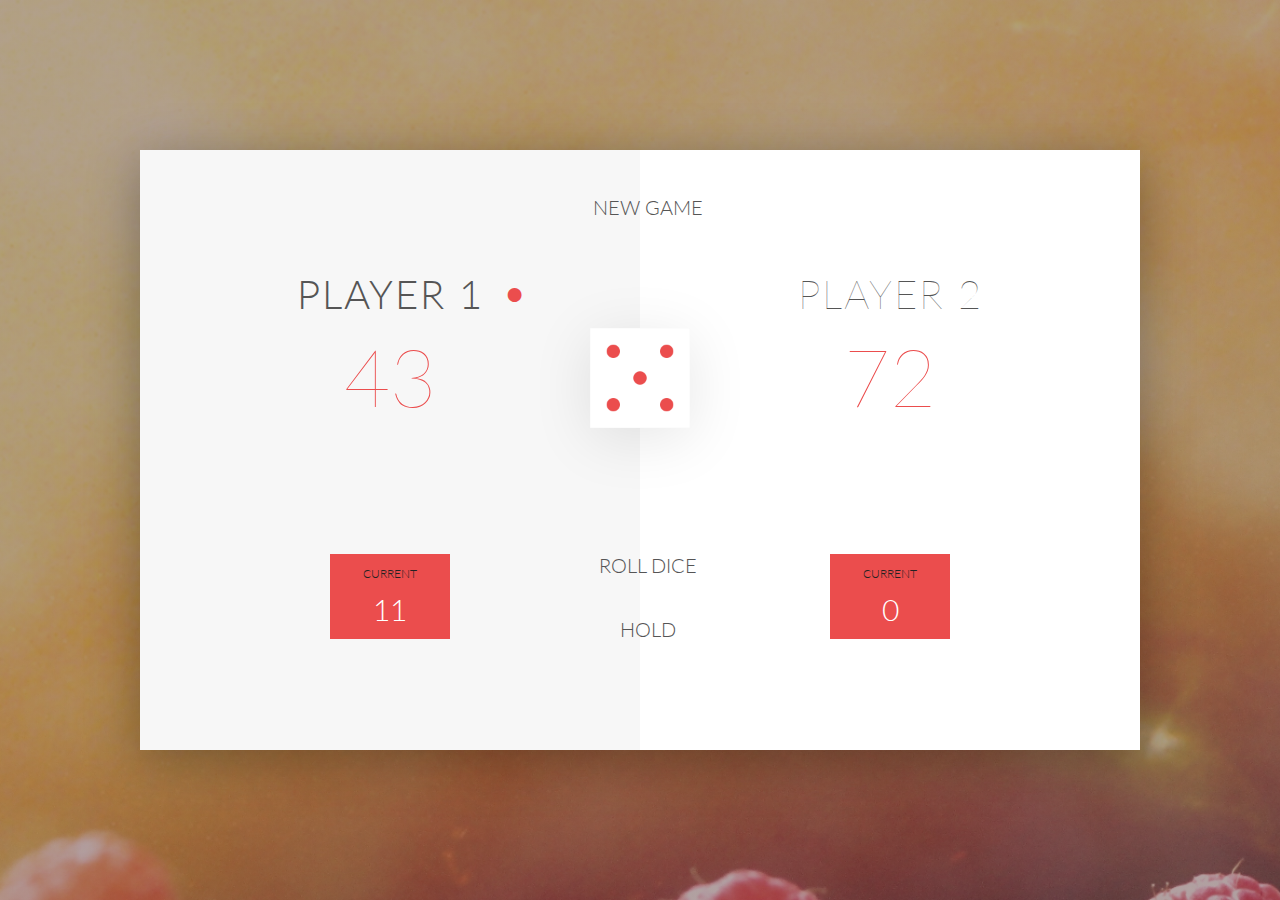
==== 4-DOM-pig-game/starter/index.html @ 7c168f6b "function statements and expressions" ====
<!DOCTYPE html>
<html lang="en">
    <head>
        <meta charset="UTF-8">
        <link href="https://fonts.googleapis.com/css?family=Lato:100,300,600" rel="stylesheet" type="text/css">
        <link href="http://code.ionicframework.com/ionicons/2.0.1/css/ionicons.min.css" rel="stylesheet" type="text/css">
        <link type="text/css" rel="stylesheet" href="style.css">
        
        <title>Pig Game</title>
    </head>

    <body>
        <div class="wrapper clearfix">
            <div class="player-0-panel active">
                <div class="player-name" id="name-0">Player 1</div>
                <div class="player-score" id="score-0">43</div>
                <div class="player-current-box">
                    <div class="player-current-label">Current</div>
                    <div class="player-current-score" id="current-0">11</div>
                </div>
            </div>
            
            <div class="player-1-panel">
                <div class="player-name" id="name-1">Player 2</div>
                <div class="player-score" id="score-1">72</div>
                <div class="player-current-box">
                    <div class="player-current-label">Current</div>
                    <div class="player-current-score" id="current-1">0</div>
                </div>
            </div>
            
            <button class="btn-new"><i class="ion-ios-plus-outline"></i>New game</button>
            <button class="btn-roll"><i class="ion-ios-loop"></i>Roll dice</button>
            <button class="btn-hold"><i class="ion-ios-download-outline"></i>Hold</button>
            
            <img src="dice-5.png" alt="Dice" class="dice">
        </div>
        
        <script src="app.js"></script>
    </body>
</html>
---- 4-DOM-pig-game/starter/style.css ----
/**********************************************
*** GENERAL
**********************************************/

* {
    margin: 0;
    padding: 0;
    box-sizing: border-box;
    
}

.clearfix::after {
    content: "";
    display: table;
    clear: both;
}

body {
    background-image: linear-gradient(rgba(62, 20, 20, 0.4), rgba(62, 20, 20, 0.4)), url(back.jpg);
    background-size: cover;
    background-position: center;
    font-family: Lato;
    font-weight: 300;
    position: relative;
    height: 100vh;
    color: #555;
}

.wrapper {
    width: 1000px;
    position: absolute;
    top: 50%;
    left: 50%;
    transform: translate(-50%, -50%);
    background-color: #fff;
    box-shadow: 0px 10px 50px rgba(0, 0, 0, 0.3);
    overflow: hidden;
}

.player-0-panel,
.player-1-panel {
    width: 50%;
    float: left;
    height: 600px;
    padding: 100px;
}



/**********************************************
*** PLAYERS
**********************************************/

.player-name {
    font-size: 40px;
    text-align: center;
    text-transform: uppercase;
    letter-spacing: 2px;
    font-weight: 100;
    margin-top: 20px;
    margin-bottom: 10px;
    position: relative;
}

.player-score {
    text-align: center;
    font-size: 80px;
    font-weight: 100;
    color: #EB4D4D;
    margin-bottom: 130px;
}

.active { background-color: #f7f7f7; }
.active .player-name { font-weight: 300; }

.active .player-name::after {
    content: "\2022";
    font-size: 47px;
    position: absolute;
    color: #EB4D4D;
    top: -7px;
    right: 10px;
    
}

.player-current-box {
    background-color: #EB4D4D;
    color: #fff;
    width: 40%;
    margin: 0 auto;
    padding: 12px;
    text-align: center;
}

.player-current-label {
    text-transform: uppercase;
    margin-bottom: 10px;
    font-size: 12px;
    color: #222;
}

.player-current-score {
    font-size: 30px;
}

button {
    position: absolute;
    width: 200px;
    left: 50%;
    transform: translateX(-50%);
    color: #555;
    background: none;
    border: none;
    font-family: Lato;
    font-size: 20px;
    text-transform: uppercase;
    cursor: pointer;
    font-weight: 300;
    transition: background-color 0.3s, color 0.3s;
}

button:hover { font-weight: 600; }
button:hover i { margin-right: 20px; }

button:focus {
    outline: none;
}

i {
    color: #EB4D4D;
    display: inline-block;
    margin-right: 15px;
    font-size: 32px;
    line-height: 1;
    vertical-align: text-top;
    margin-top: -4px;
    transition: margin 0.3s;
}

.btn-new { top: 45px;}
.btn-roll { top: 403px;}
.btn-hold { top: 467px;}

.dice {
    position: absolute;
    left: 50%;
    top: 178px;
    transform: translateX(-50%);
    height: 100px;
    box-shadow: 0px 10px 60px rgba(0, 0, 0, 0.10);
}

.winner { background-color: #f7f7f7; }
.winner .player-name { font-weight: 300; color: #EB4D4D; }
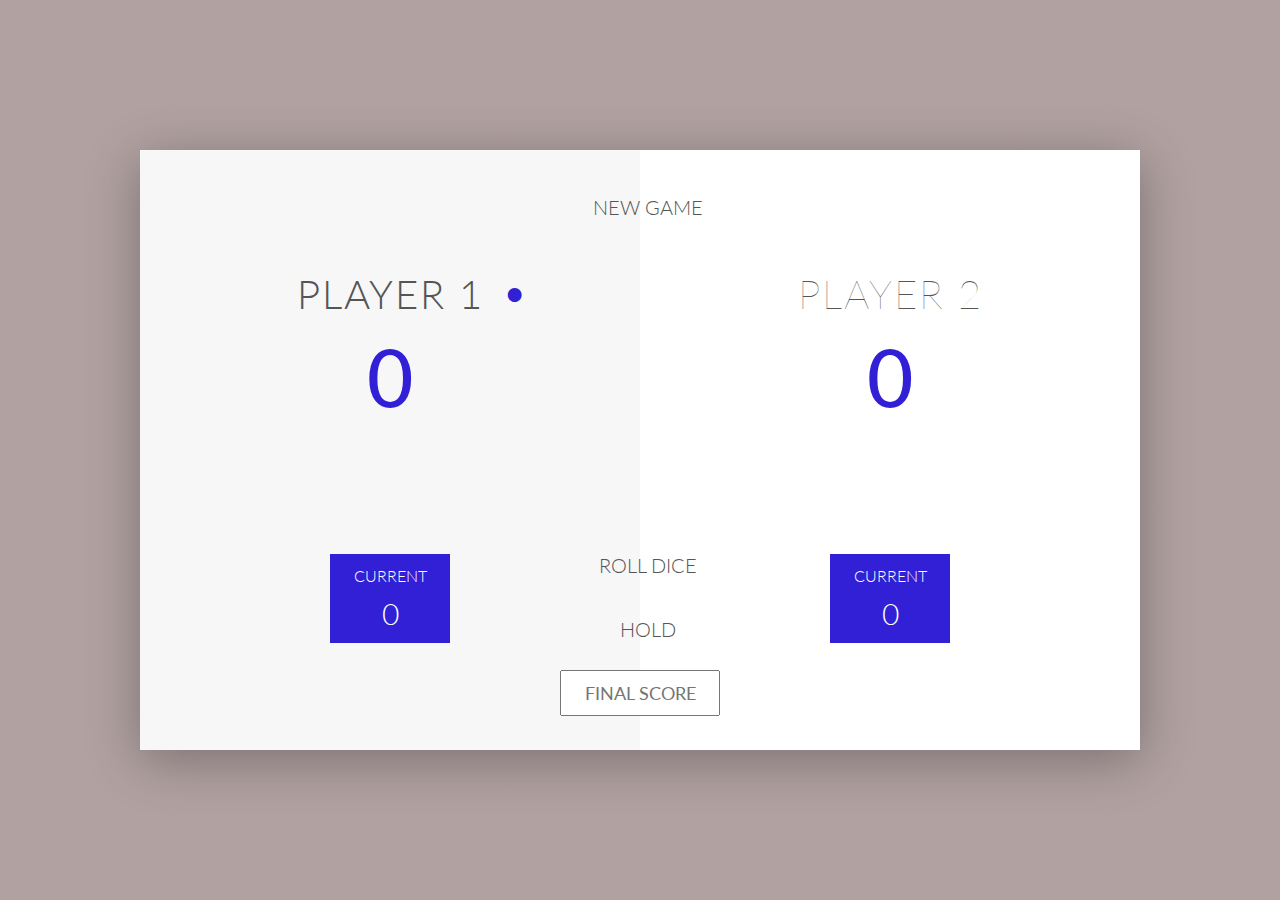
==== commit a1a97717: "last coding challenges" ====
--- a/4-DOM-pig-game/starter/index.html
+++ b/4-DOM-pig-game/starter/index.html
@@ -28,14 +28,15 @@
                     <div class="player-current-score" id="current-1">0</div>
                 </div>
             </div>
-            
             <button class="btn-new"><i class="ion-ios-plus-outline"></i>New game</button>
             <button class="btn-roll"><i class="ion-ios-loop"></i>Roll dice</button>
             <button class="btn-hold"><i class="ion-ios-download-outline"></i>Hold</button>
+            <input type="text" placeholder="Final Score" class="final-score">
             
             <img src="dice-5.png" alt="Dice" class="dice">
         </div>
         
-        <script src="app.js"></script>
+        <!--<script src="app.js"></script>-->
+        <script src="challenges.js"></script>
     </body>
 </html>--- a/4-DOM-pig-game/starter/style.css
+++ b/4-DOM-pig-game/starter/style.css
@@ -1,6 +1,23 @@
 /**********************************************
 *** GENERAL
 **********************************************/
+
+
+.final-score {
+    position: absolute;
+    left: 50%;
+    transform: translateX(-50%);
+    top: 520px;
+    color: #555;
+    font-size: 18px;
+    font-family: 'Lato';
+    text-align: center;
+    padding: 10px;
+    width: 160px;
+    text-transform: uppercase;
+}
+
+.final-score:focus { outline:none; }
 
 * {
     margin: 0;
@@ -16,7 +33,7 @@
 }
 
 body {
-    background-image: linear-gradient(rgba(62, 20, 20, 0.4), rgba(62, 20, 20, 0.4)), url(back.jpg);
+    background-image: linear-gradient(rgba(62, 20, 20, 0.4), rgba(62, 20, 20, 0.4)), url(back.jpeg);
     background-size: cover;
     background-position: center;
     font-family: Lato;
@@ -65,8 +82,8 @@
 .player-score {
     text-align: center;
     font-size: 80px;
-    font-weight: 100;
-    color: #EB4D4D;
+    font-weight: 500;
+    color: #3120D5;
     margin-bottom: 130px;
 }
 
@@ -77,14 +94,14 @@
     content: "\2022";
     font-size: 47px;
     position: absolute;
-    color: #EB4D4D;
+    color: #3120D5;
     top: -7px;
     right: 10px;
     
 }
 
 .player-current-box {
-    background-color: #EB4D4D;
+    background-color: #3120D5;
     color: #fff;
     width: 40%;
     margin: 0 auto;
@@ -95,8 +112,8 @@
 .player-current-label {
     text-transform: uppercase;
     margin-bottom: 10px;
-    font-size: 12px;
-    color: #222;
+    font-size: 16px;
+    color: #fff;
 }
 
 .player-current-score {
@@ -127,7 +144,7 @@
 }
 
 i {
-    color: #EB4D4D;
+    color: #3120D5;
     display: inline-block;
     margin-right: 15px;
     font-size: 32px;
@@ -151,4 +168,4 @@
 }
 
 .winner { background-color: #f7f7f7; }
-.winner .player-name { font-weight: 300; color: #EB4D4D; }+.winner .player-name { font-weight: 300; color: #3120D5; }